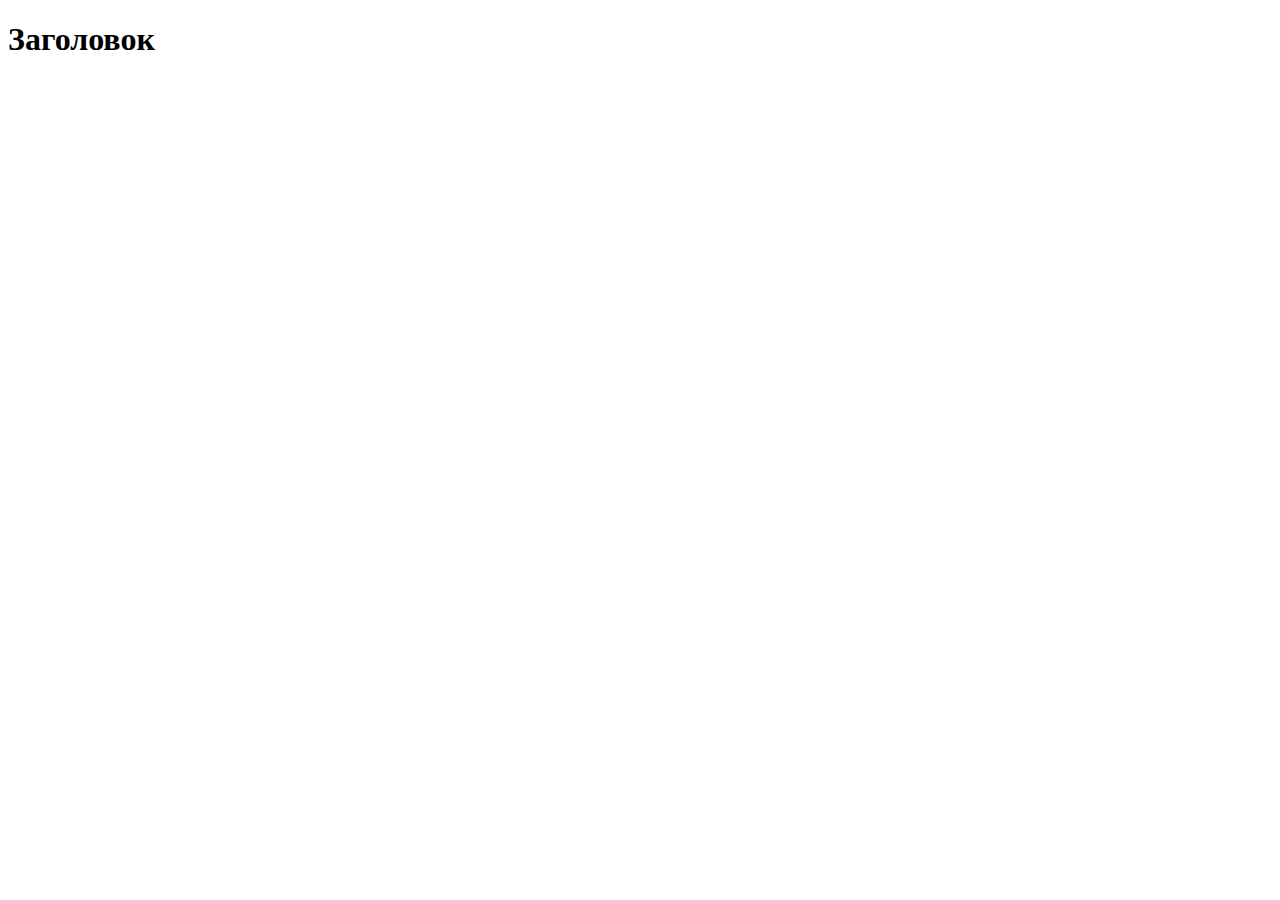
==== index.html @ 966fba59 "Update index.html" ====
<!DOCTYPE html>
<html lang="en">
<head>
    <meta charset="UTF-8">
    <meta name="viewport" content="width=device-width, initial-scale=1.0">
    <title>Document</title>
</head>
<body>
    <section>
        <div><h1>Заголовок</h1></div>
    </section>
    
    
</body>
</html>
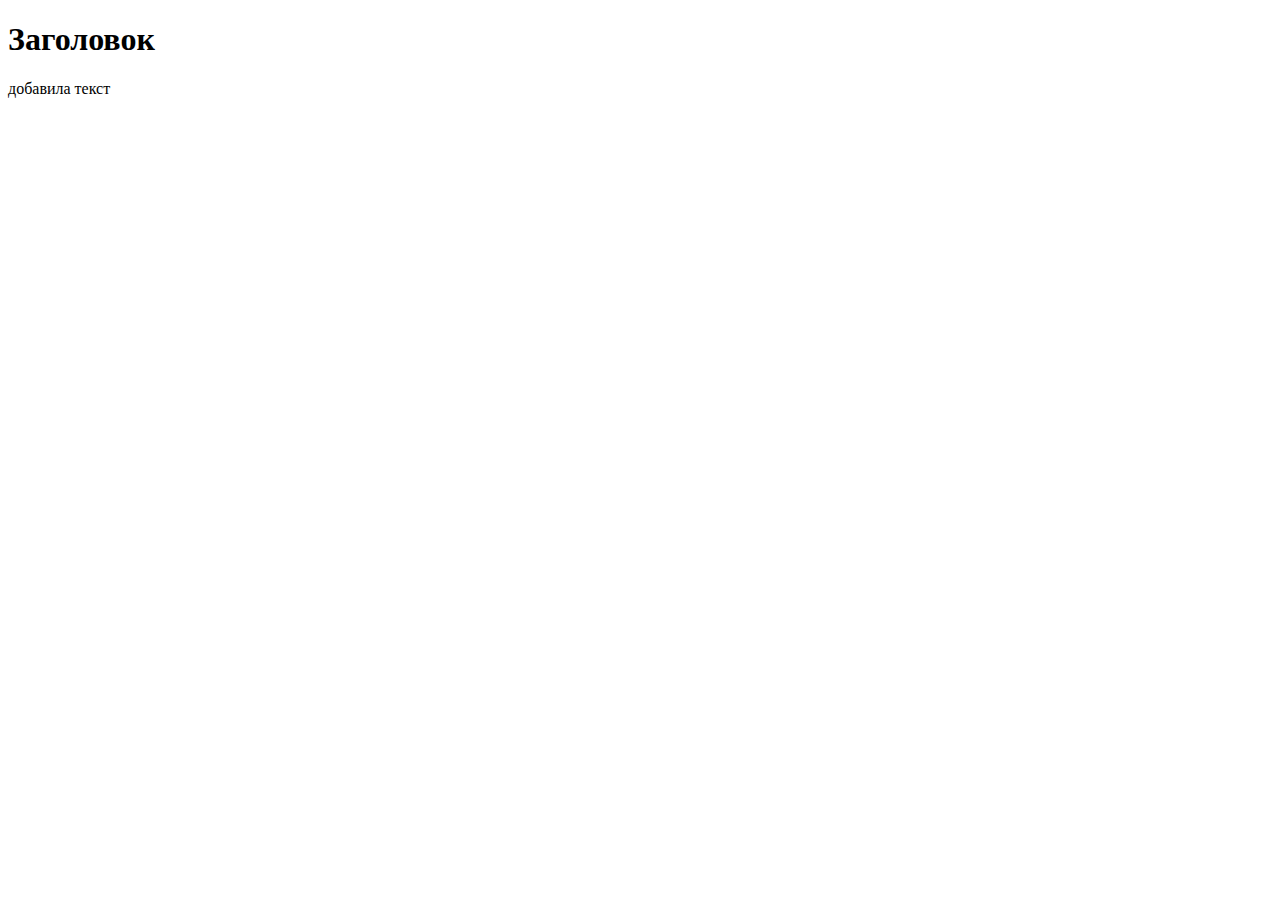
==== commit 9ada74ae: "Update index.html" ====
--- a/index.html
+++ b/index.html
@@ -7,7 +7,9 @@
 </head>
 <body>
     <section>
-        <div><h1>Заголовок</h1></div>
+        <div><h1>Заголовок</h1>
+        </div>
+        <div><p>добавила текст</p></div>
     </section>
     
     
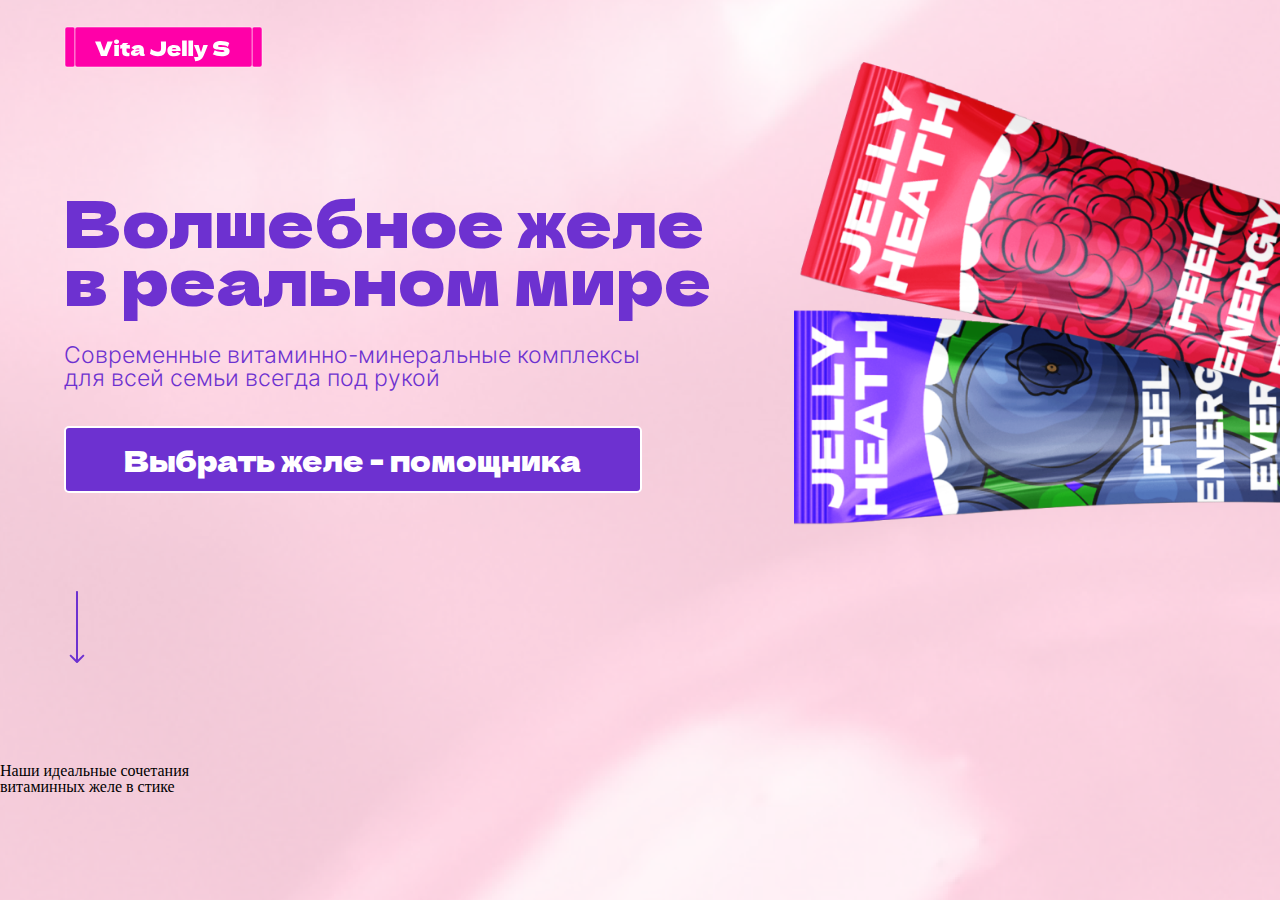
==== commit 5cb22d3c: "progress" ====
--- a/index.html
+++ b/index.html
@@ -4,14 +4,48 @@
     <meta charset="UTF-8">
     <meta name="viewport" content="width=device-width, initial-scale=1.0">
     <title>Document</title>
+    <link rel="icon" href=""> 
+    <link href="./stylesheets/style.css" rel="stylesheet" type="text/css"/>
+    <script src="javascripts/java-script.js" charset="utf-8"></script>
 </head>
 <body>
-    <section>
-        <div><h1>Заголовок</h1>
+    <section class="glavniyecran">
+        <div class="imglogo"><img src="./img/Logologo.svg" alt=""></div>
+
+        <div class="firstblockleft">
+        <div>
+        <h1>Волшебное желе  <br> в реальном мире</h1>
         </div>
-        <div><p>добавила текст</p></div>
+        <div>
+        <p>Современные витаминно-минеральные комплексы <br>
+            для всей семьи всегда под рукой</p>
+        </div>
+        <a href="#section1"><button class="firstbutton">Выбрать желе - помощника</button></a>
+        </div>
+        <div class="firstblockright">
+            <img class="firstblockrightimg" src="./img/fbimg.png" alt="">
+        </div>
+    </section>
+
+    <section class="arrowsection">
+        <div class="arrowsecondblock">
+            <img src="./img/arrow.svg" alt="">
+        </div>
+    </section>
+
+    <section class="secondsection">
+        <h1>Наши идеальные сочетания <br> витаминных желе в стике</h1>
+
+        <div id="section1" class="productcards">
+            <div class=""><img src="" alt=""></div>
+            <div class=""><img src="" alt=""></div>
+            <div class=""><img src="" alt=""></div>
+            <div class=""><img src="" alt=""></div>
+        </div>
     </section>
     
+
     
 </body>
-</html>+</html>
+
--- a/stylesheets/style.css
+++ b/stylesheets/style.css
@@ -0,0 +1,3 @@
+@import "reset.css";/* сбрoc настроек браузера */
+@import "content.css"; /* контент / содержимое  */
+@import "adaptive.css";/* адаптивность */
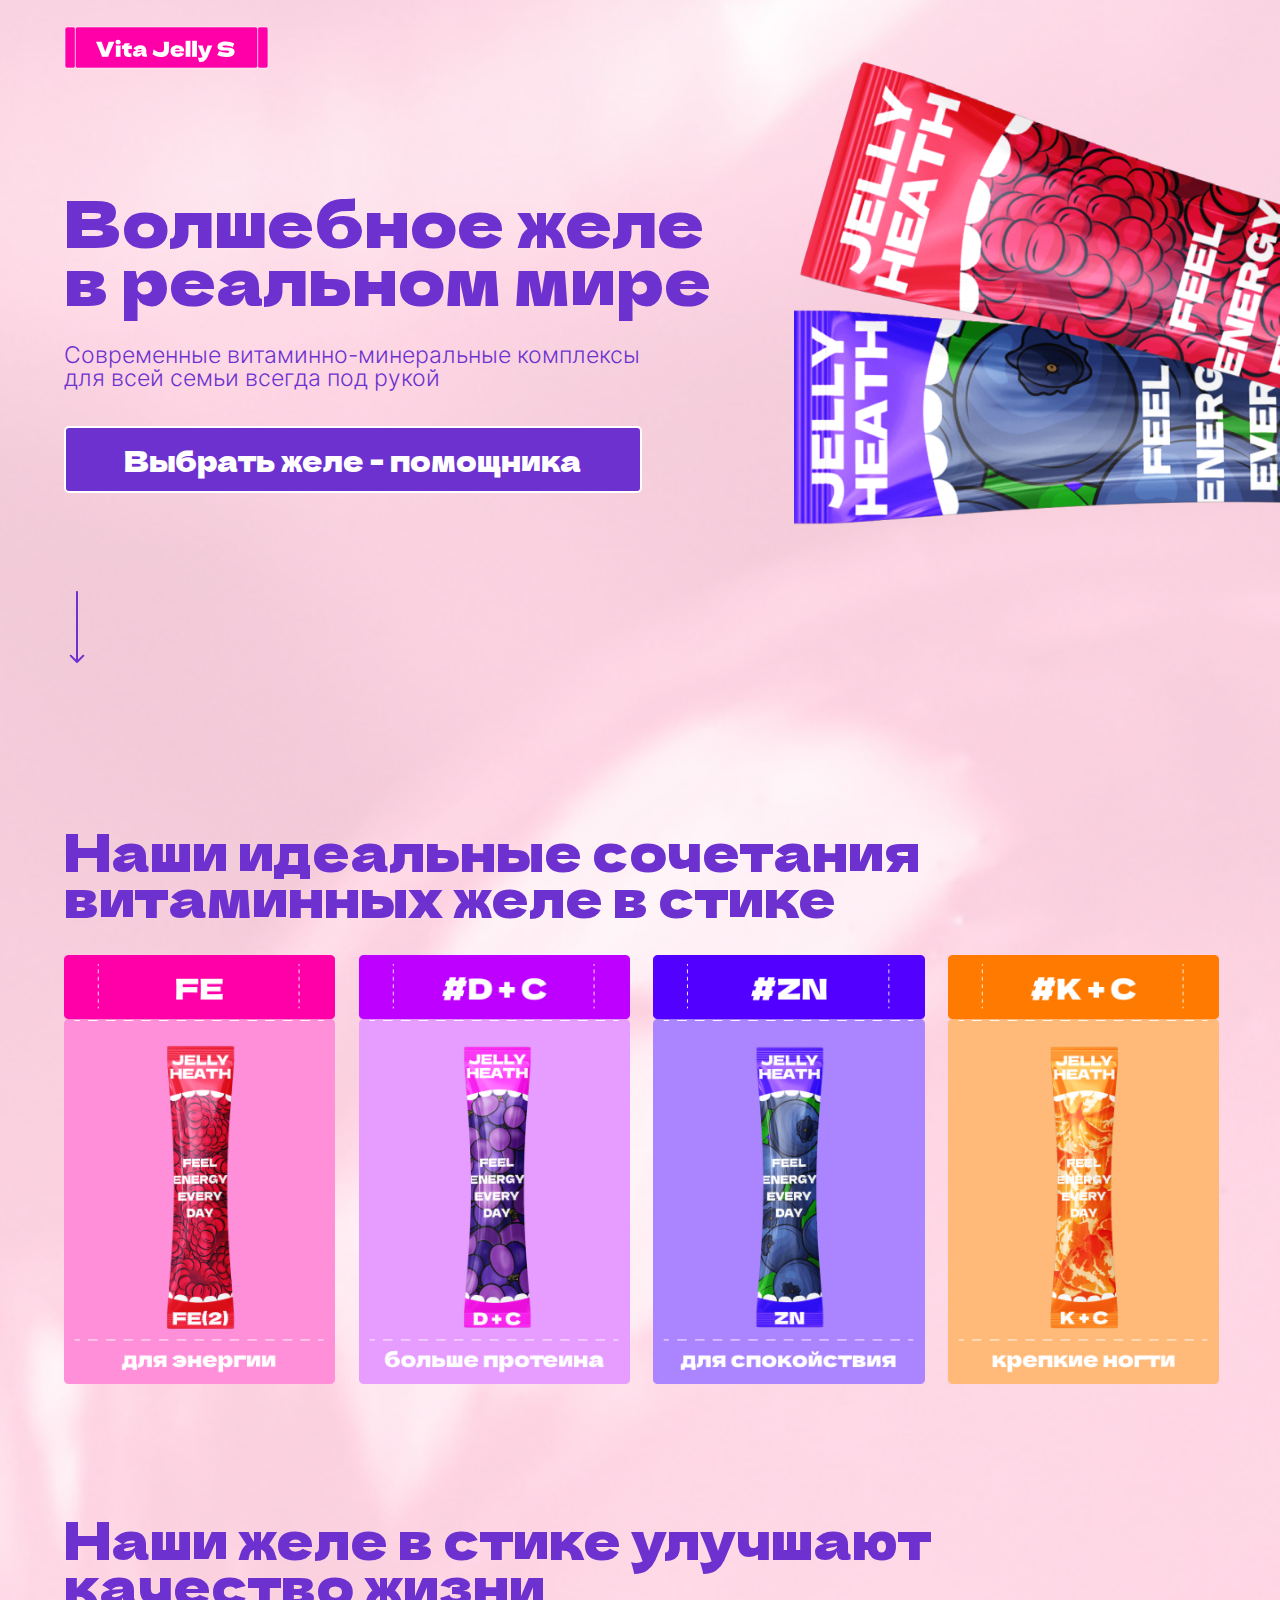
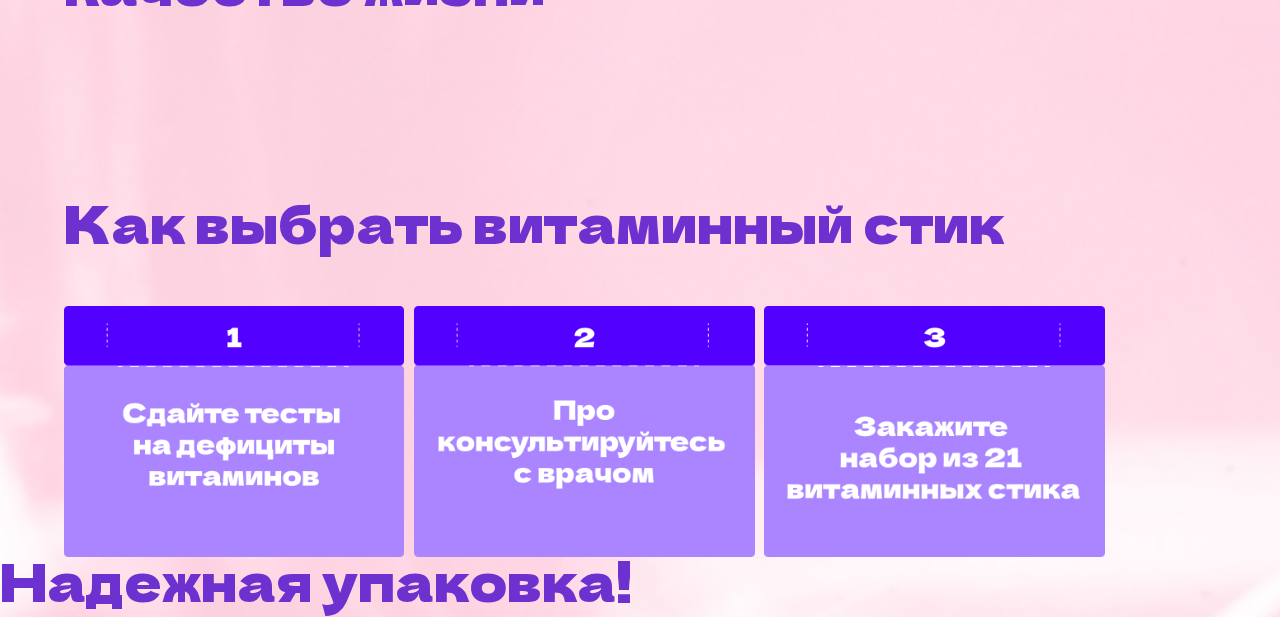
==== commit 833d9e56: "Wensday update" ====
--- a/index.html
+++ b/index.html
@@ -33,17 +33,36 @@
         </div>
     </section>
 
-    <section class="secondsection">
+    <section id="section1" class="secondsection">
         <h1>Наши идеальные сочетания <br> витаминных желе в стике</h1>
 
-        <div id="section1" class="productcards">
-            <div class=""><img src="" alt=""></div>
-            <div class=""><img src="" alt=""></div>
-            <div class=""><img src="" alt=""></div>
-            <div class=""><img src="" alt=""></div>
+        <div class="productcards">
+            <div class=""><img src="./img/productcard1.png" alt=""></div>
+            <div class=""><img src="./img/productcardgrape2.png" alt=""></div>
+            <div class=""><img src="./img/productcardblue3.png" alt=""></div>
+            <div class=""><img src="./img/productcardorange4.png" alt=""></div>
         </div>
     </section>
     
+    <section class="thirdsection">
+        <h1>Наши желе в стике улучшают <br> качество жизни</h1>
+            <img src="./img/cool.svg" alt="">
+    </section>
+
+    <section class="forthsection">
+        <h1>Как выбрать витаминный стик</h1>
+        <div class="forthimg">
+            <img src="./img/stick1.png" alt="">
+            <img src="./img/stick2.png" alt="">
+            <img src="./img/stick3.png" alt="">
+        </div>
+    </section>
+
+    <section class="sixsection">
+        <h1>Надежная упаковка!</h1>
+        
+
+    </section>
 
     
 </body>
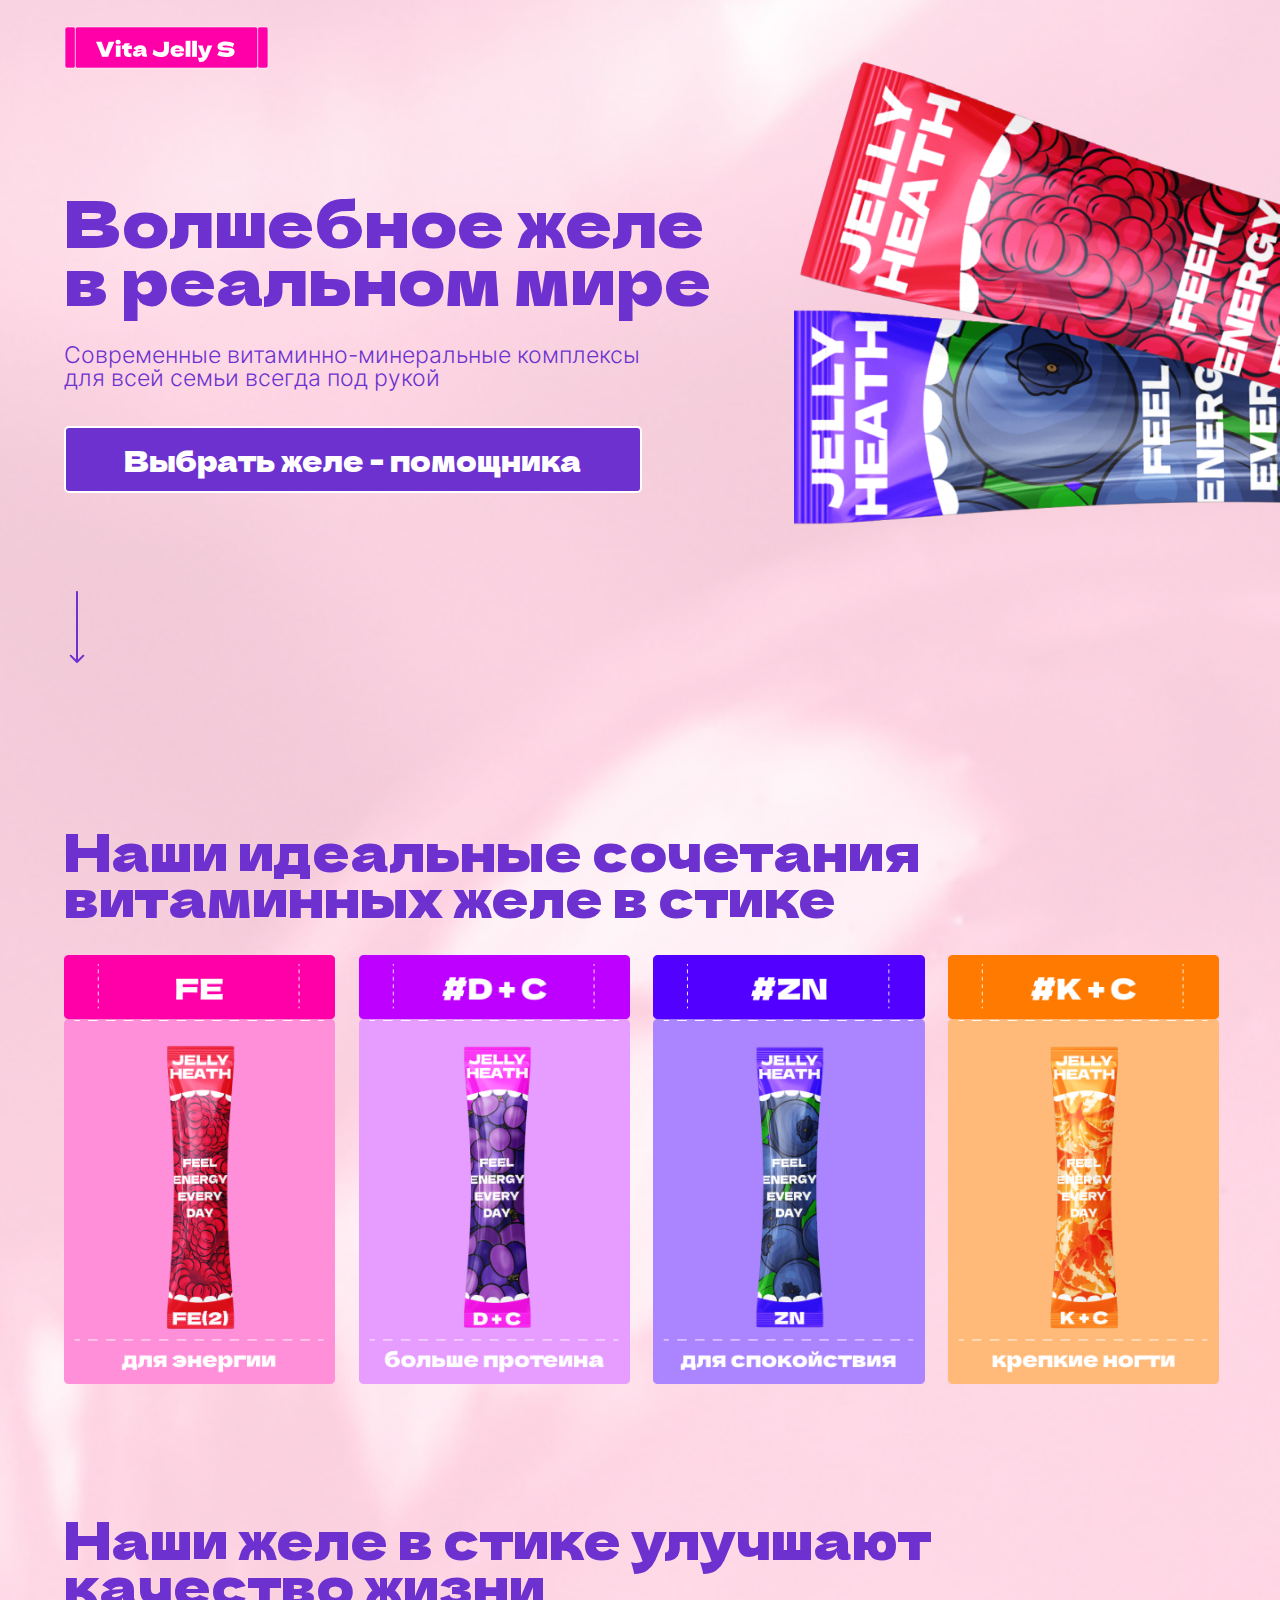
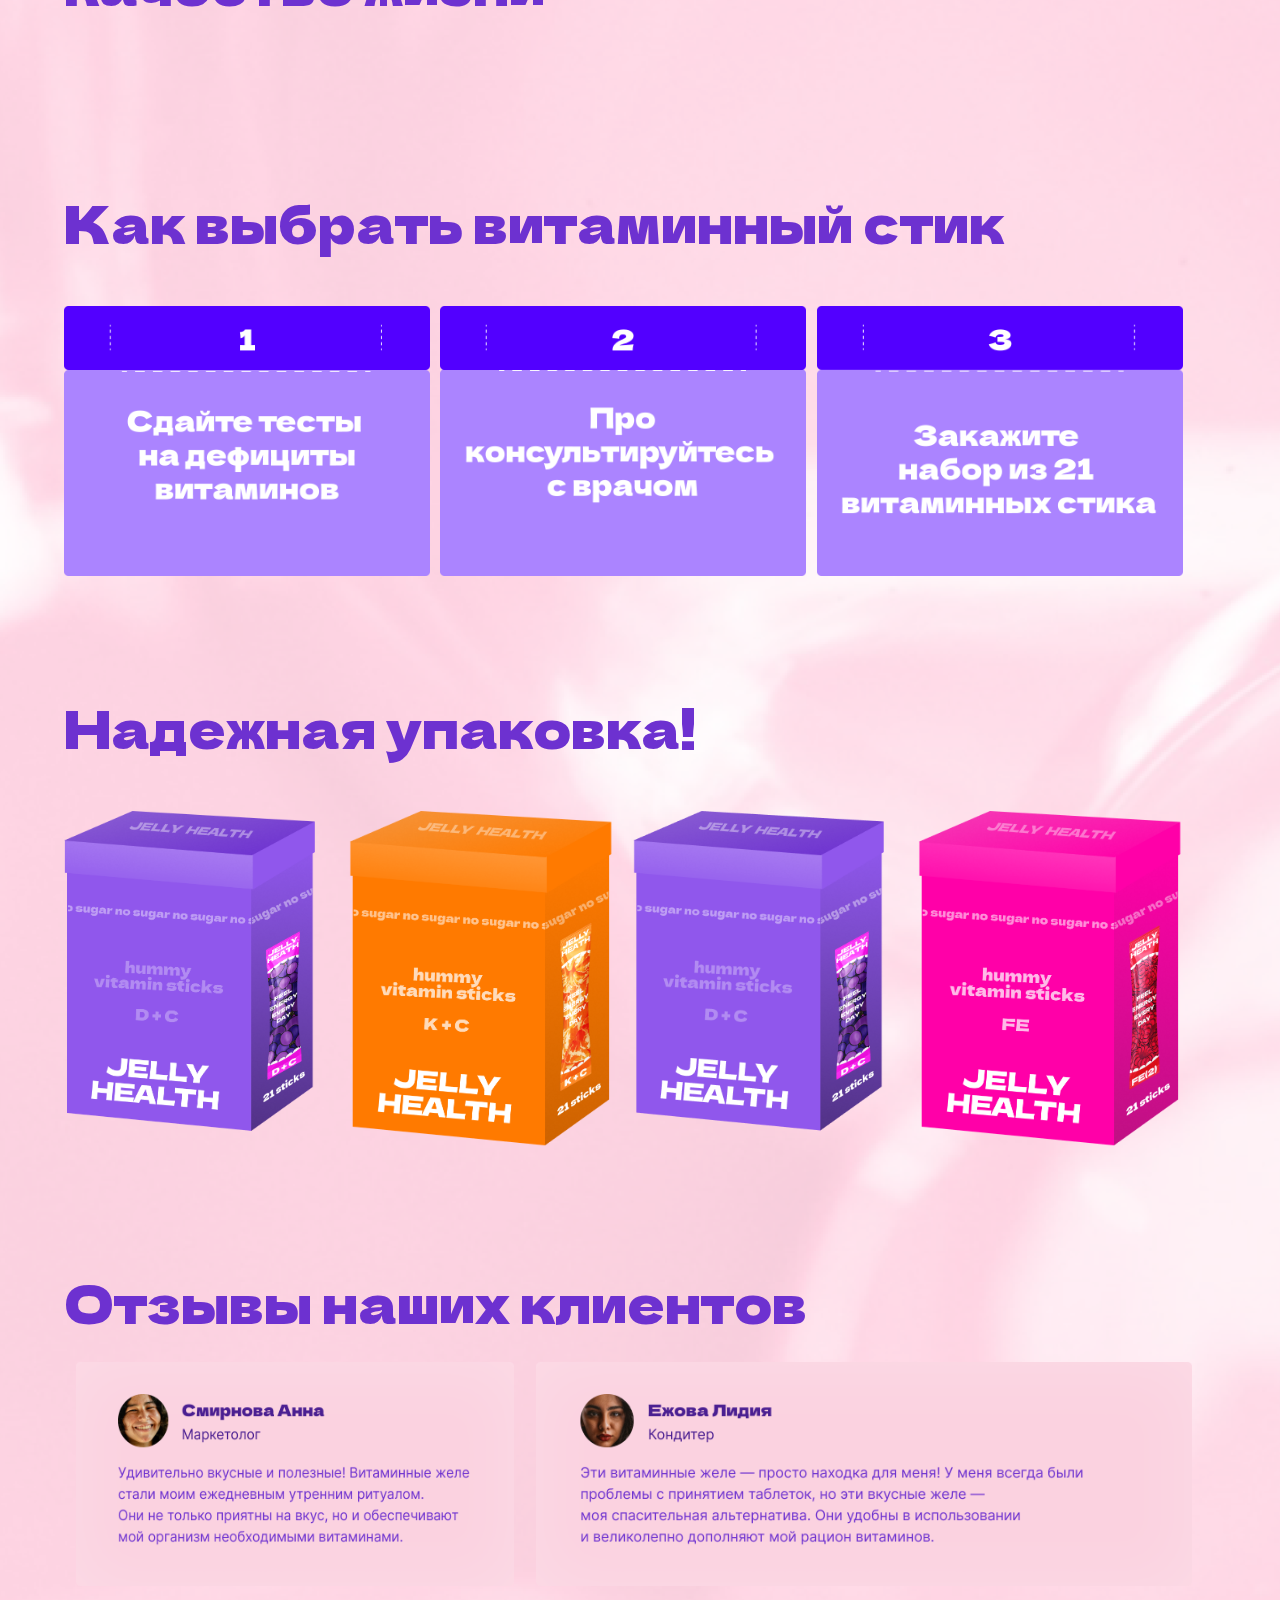
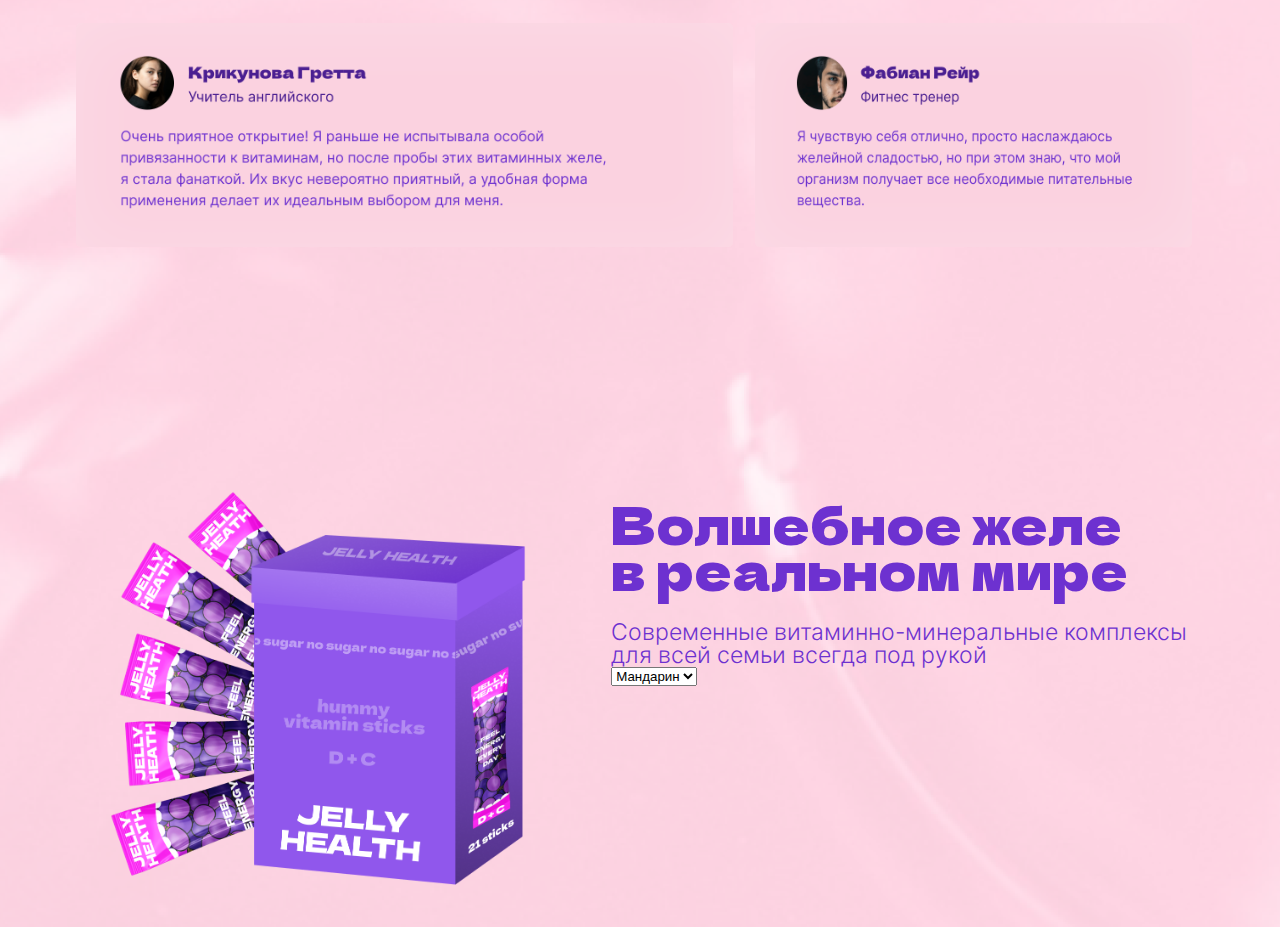
==== commit 2675cc2c: "Finally today" ====
--- a/index.html
+++ b/index.html
@@ -58,9 +58,45 @@
         </div>
     </section>
 
+    <section class="fivesection">
+        <h1>Надежная упаковка!</h1>
+        <div class="fiveimg">
+        <img src="./img/Darkblue.png" alt="">
+        <img src="./img/orange.png" alt="">
+        <img src="./img/perple.png" alt="">
+        <img src="./img/pink.png" alt="">
+        </div>
+    </section>
+
     <section class="sixsection">
-        <h1>Надежная упаковка!</h1>
-        
+        <h1>Отзывы наших клиентов</h1>
+        <div class="otzivi">
+            <img class="sivay3 " src="./img/отзыв1.png" alt="">
+            <img class="sivay7" src="./img/отзыв2.png" alt="">
+        </div>
+        <div class="otzivi">
+            <img class="sivay7" src="./img/отзыв3.png" alt="">
+            <img class="sivay3"  src="./img/отзыв4.png" alt="">
+        </div>
+    </section>
+
+    <section class="offer">
+        <div class="offerleft">
+            <img src="./img/boxoffer.png" alt="">
+        </div>
+
+        <div class="offerright">
+            <h1>Волшебное желе <br> в реальном мире</h1>
+            <p>Современные витаминно-минеральные комплексы <br>
+                для всей семьи всегда под рукой</p>
+
+            <select name="" id="">
+                <option value="">Мандарин</option>
+                <option value="">Мандарин</option>
+                <option value="">Мандарин</option>
+                <option value="">Мандарин</option>
+            </select>
+        </div>
 
     </section>
 
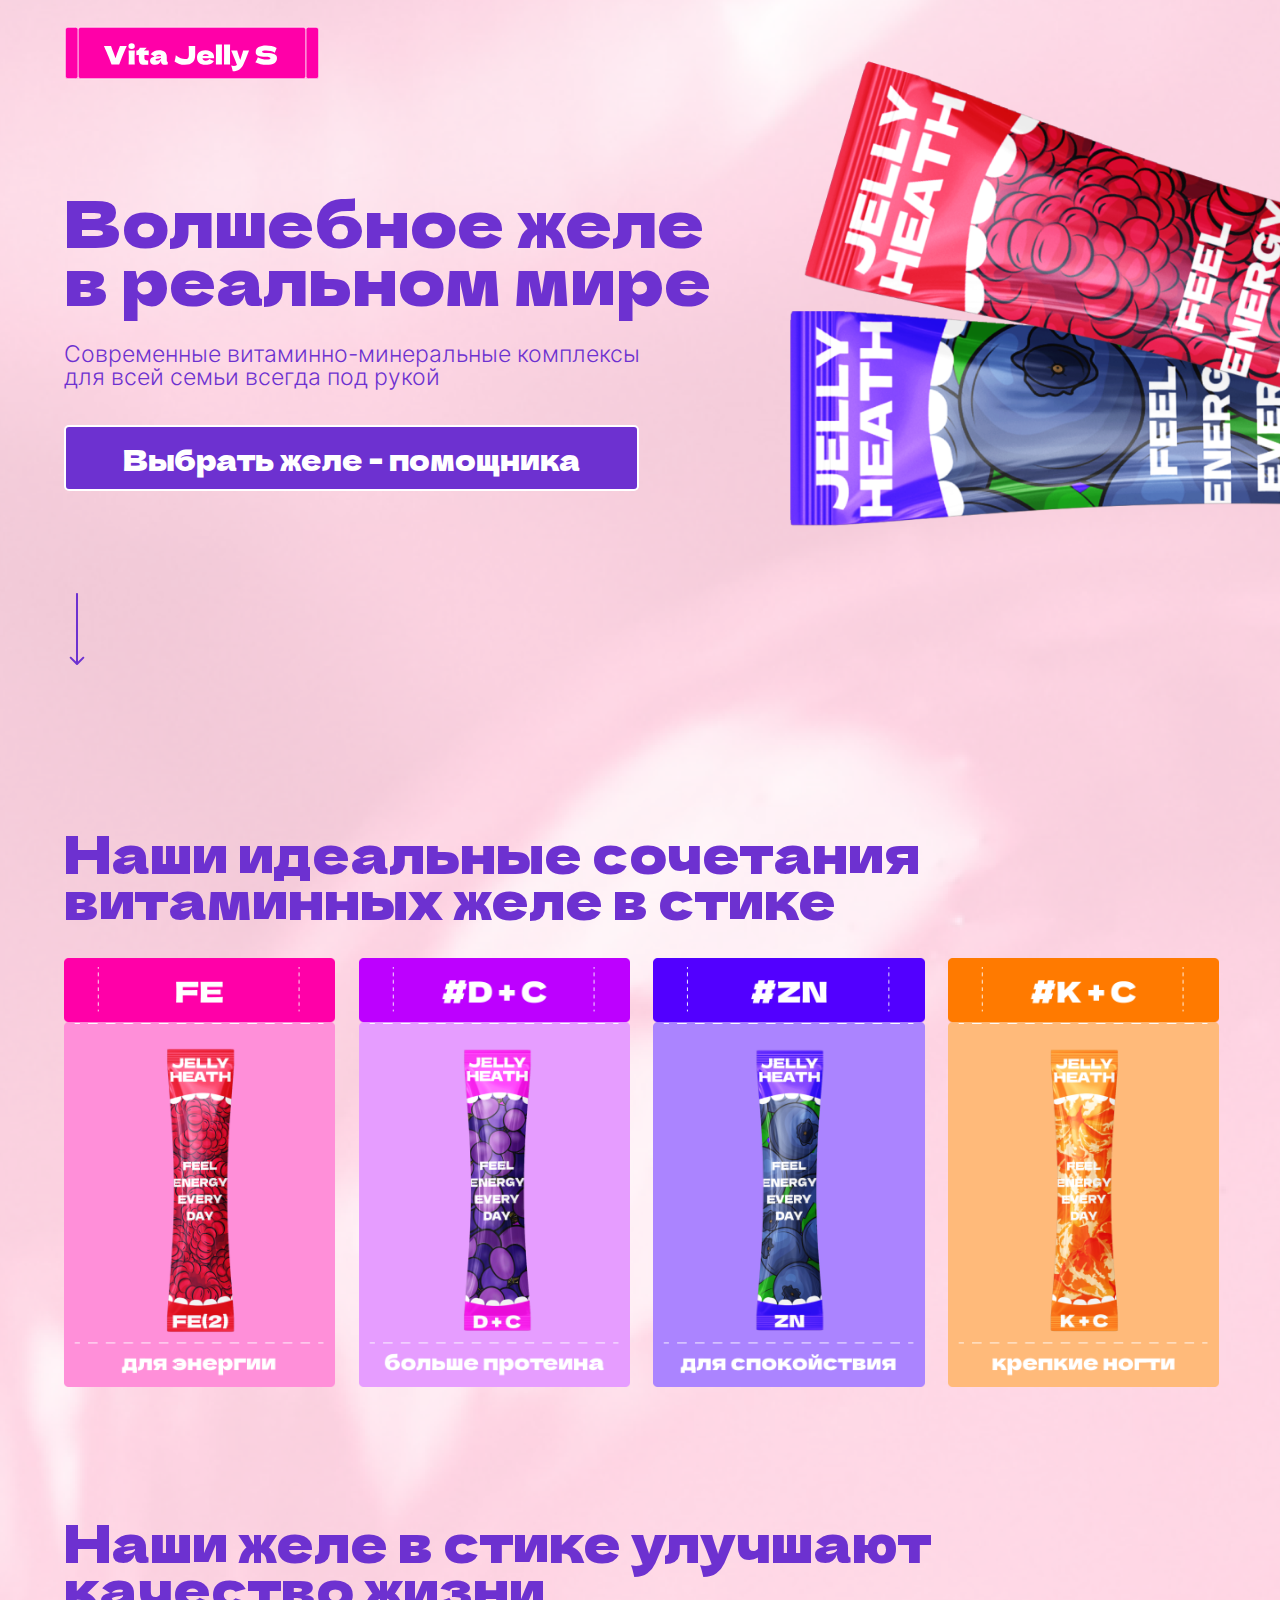
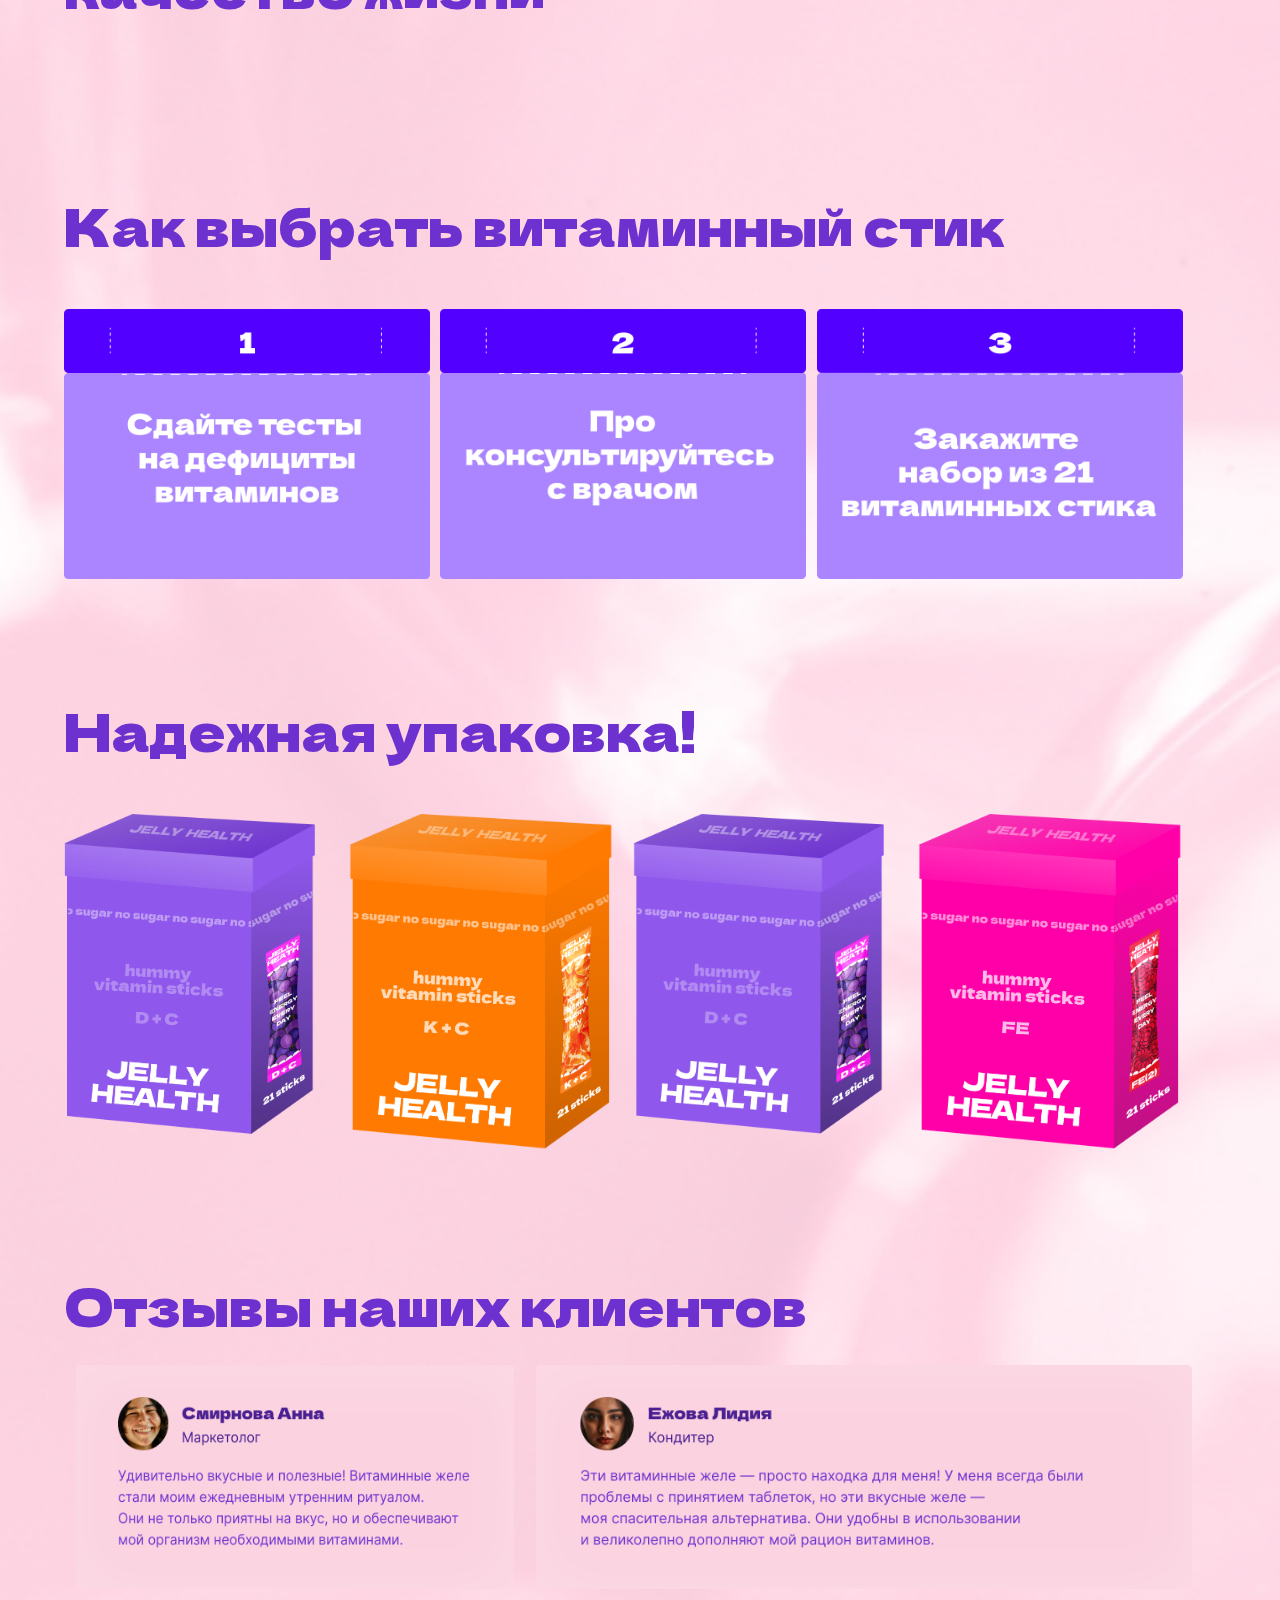
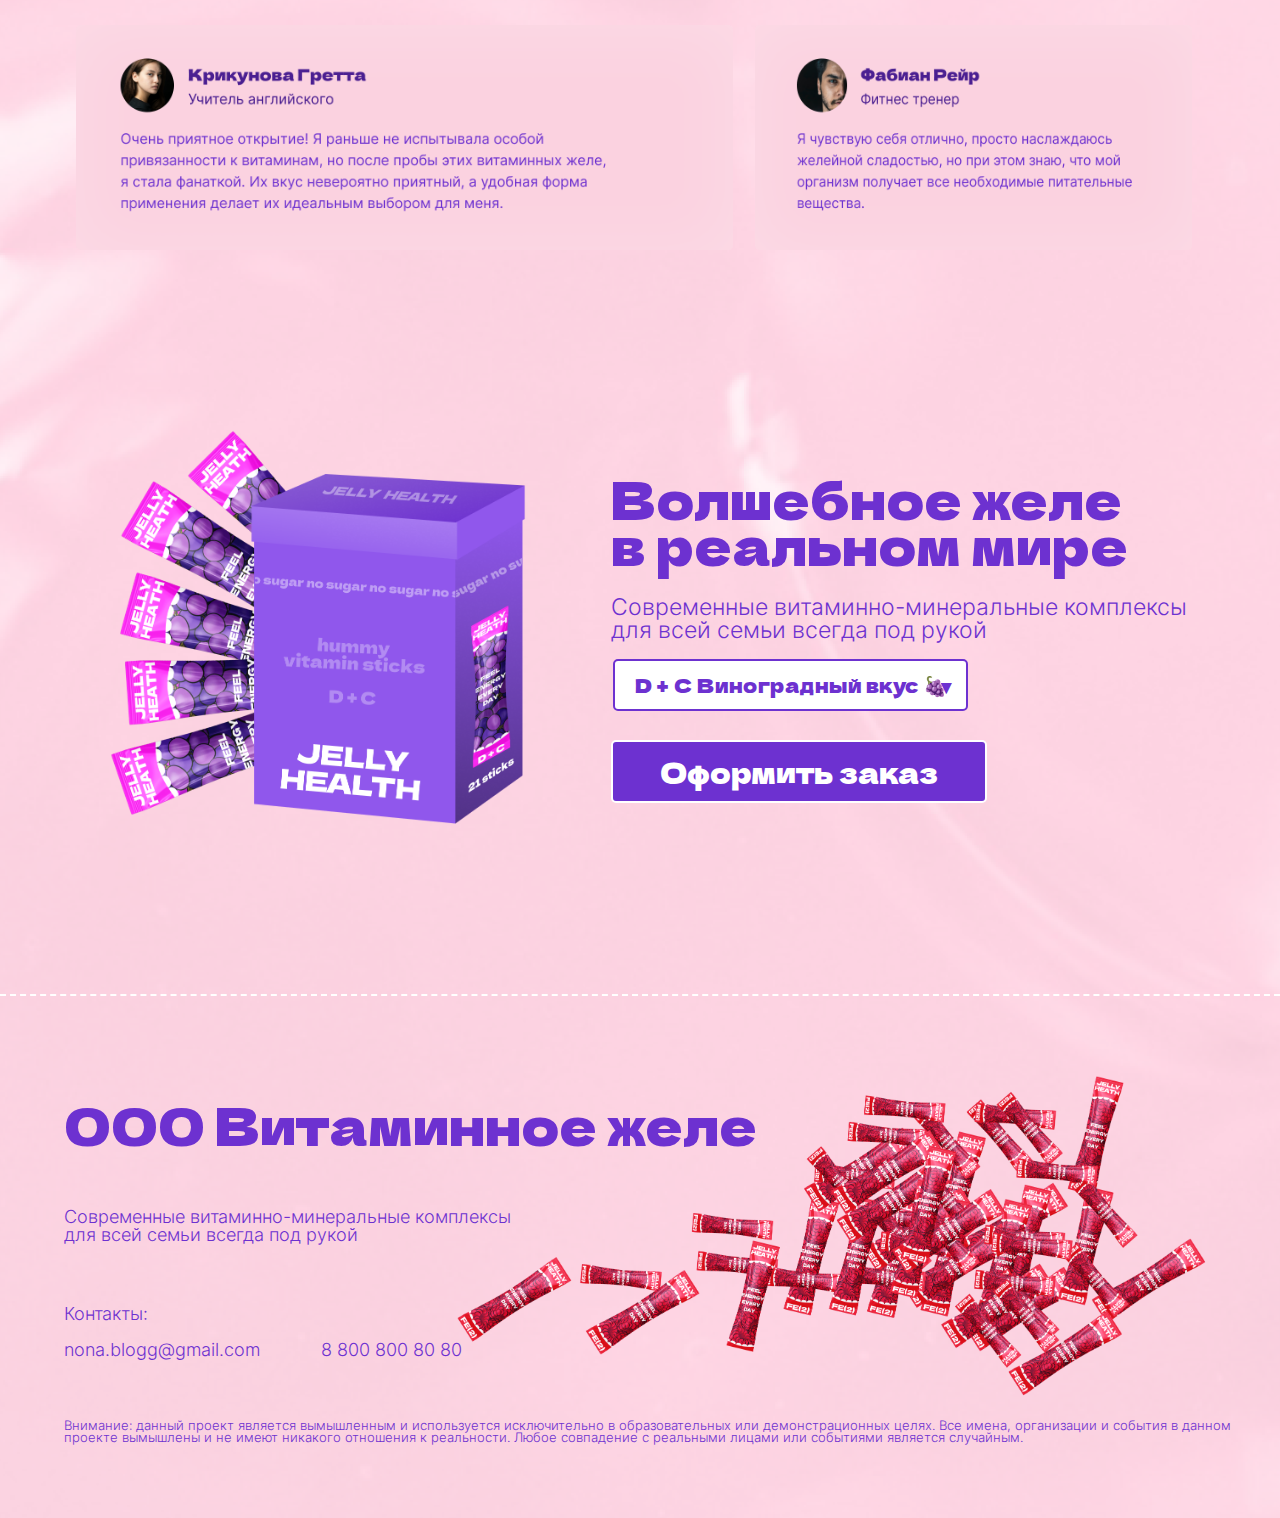
==== commit 8a11500f: "Sammary at this day" ====
--- a/index.html
+++ b/index.html
@@ -7,6 +7,7 @@
     <link rel="icon" href=""> 
     <link href="./stylesheets/style.css" rel="stylesheet" type="text/css"/>
     <script src="javascripts/java-script.js" charset="utf-8"></script>
+
 </head>
 <body>
     <section class="glavniyecran">
@@ -90,15 +91,62 @@
             <p>Современные витаминно-минеральные комплексы <br>
                 для всей семьи всегда под рукой</p>
 
-            <select name="" id="">
-                <option value="">Мандарин</option>
-                <option value="">Мандарин</option>
-                <option value="">Мандарин</option>
-                <option value="">Мандарин</option>
+        <div class="select-container">
+            <select name="" id="flavorSelect">
+                <option value="1" class="option1">D + C Виноградный вкус  🍇</option>
+                <option value="2" class="option2">FE Малиновый вкус 🌺</option>
+                <option value="3" class="option3">ZN Голубичный вкус  🫐</option>
+                <option value="4" class="option4">K + C Мандариновый вкус  🍊</option>
             </select>
         </div>
+        <br>
+            <button class="firstbutton" id="popup">Оформить заказ</button>
+        </div>
+        <div id="order-modal" class="modal">
+            <div class="modal-content">
+                <span class="close" id="close-modal">&times;</span>
+                <h2>Оформление заказа</h2>
+                <form id="order-form">
+                    <label for="name">Имя:</label>
+                    <input type="text" id="name" name="name" required>
+    
+                    <label for="email">Email:</label>
+                    <input type="email" id="email" name="email" required>
+    
+                    <label for="phone">Телефон:</label>
+                    <input type="tel" id="phone" name="phone" required>
+    
+                    <label for="message">Сообщение:</label>
+                    <textarea id="message" name="message" rows="4" required></textarea>
+    
+                    <button type="submit">Отправить</button>
+                </form>
+            </div>
+        </div>
+    </section>
 
-    </section>
+    <div class="dashed-line"></div>
+
+    <footer>
+        <h1>000 Витаминное желе </h1>
+        <p class="footerp" >Современные витаминно-минеральные комплексы <br>
+        для всей семьи всегда под рукой</p>
+
+        <div>
+            <p  class="footerp">Контакты:</p>
+            <div class="contact">
+                <p class="footerp">nona.blogg@gmail.com</p>
+                <p class="footerp">8 800 800 80 80</p>
+            </div>
+        </div>
+
+        <p class="warning">Внимание: данный проект является вымышленным и используется исключительно в образовательных или демонстрационных целях. Все имена, организации и события в данном проекте вымышлены и не имеют никакого отношения к реальности. Любое совпадение с реальными лицами или событиями является случайным.</p>
+
+        <div class="back">
+            <img src="./img/imgreference.png" alt="">
+        </div>
+    </footer>
+        
 
     
 </body>
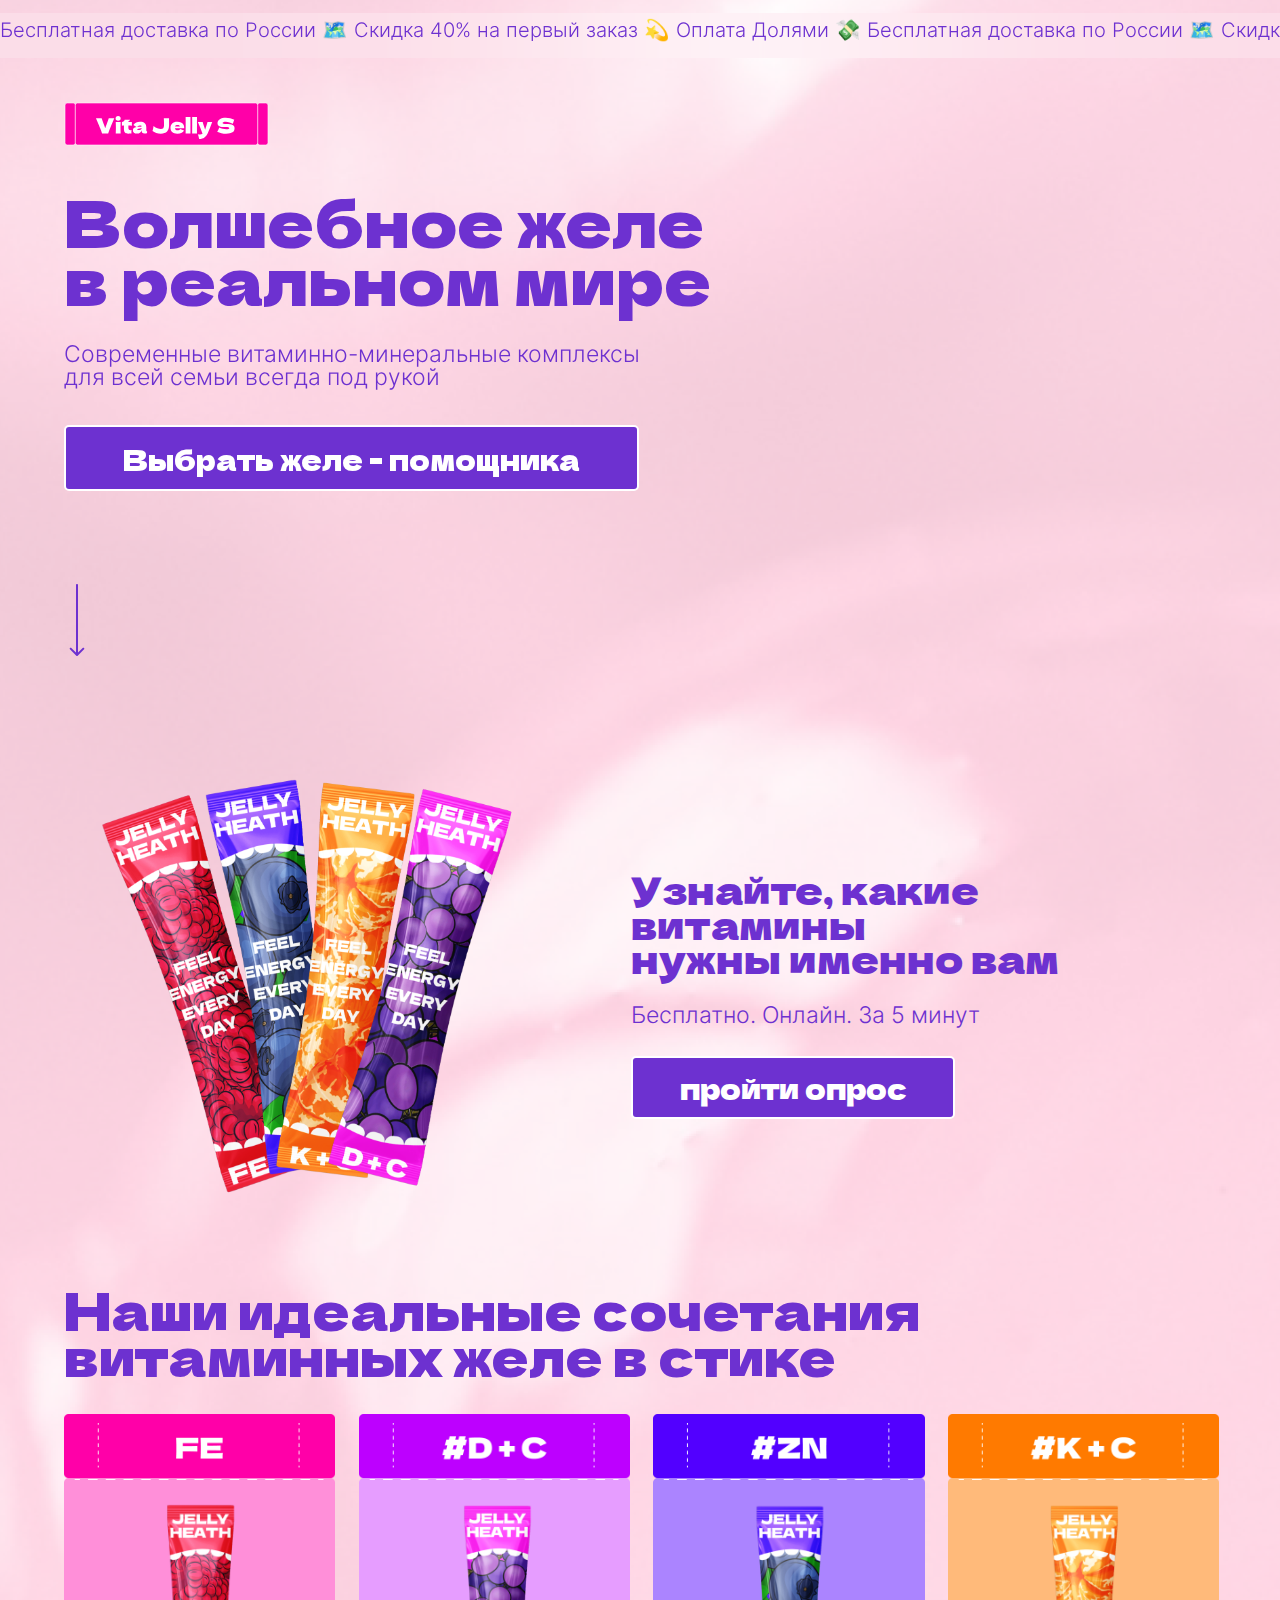
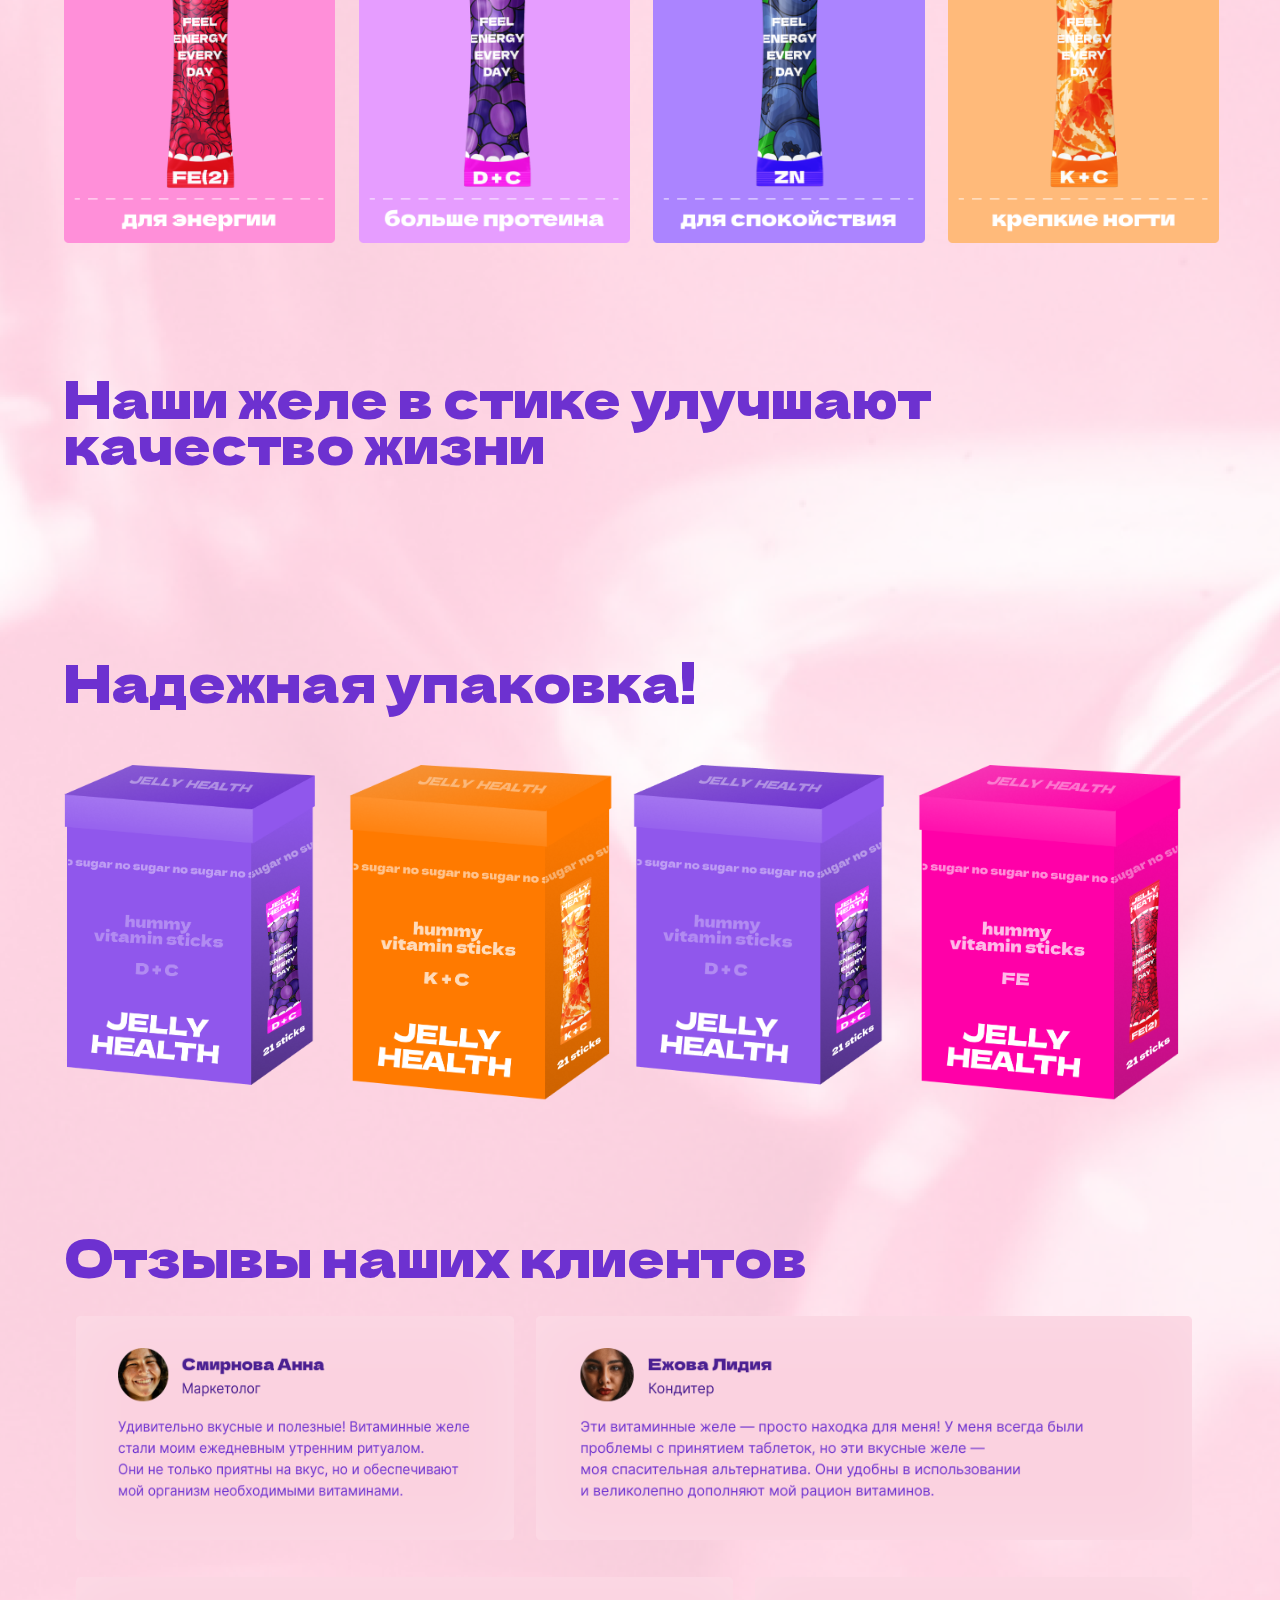
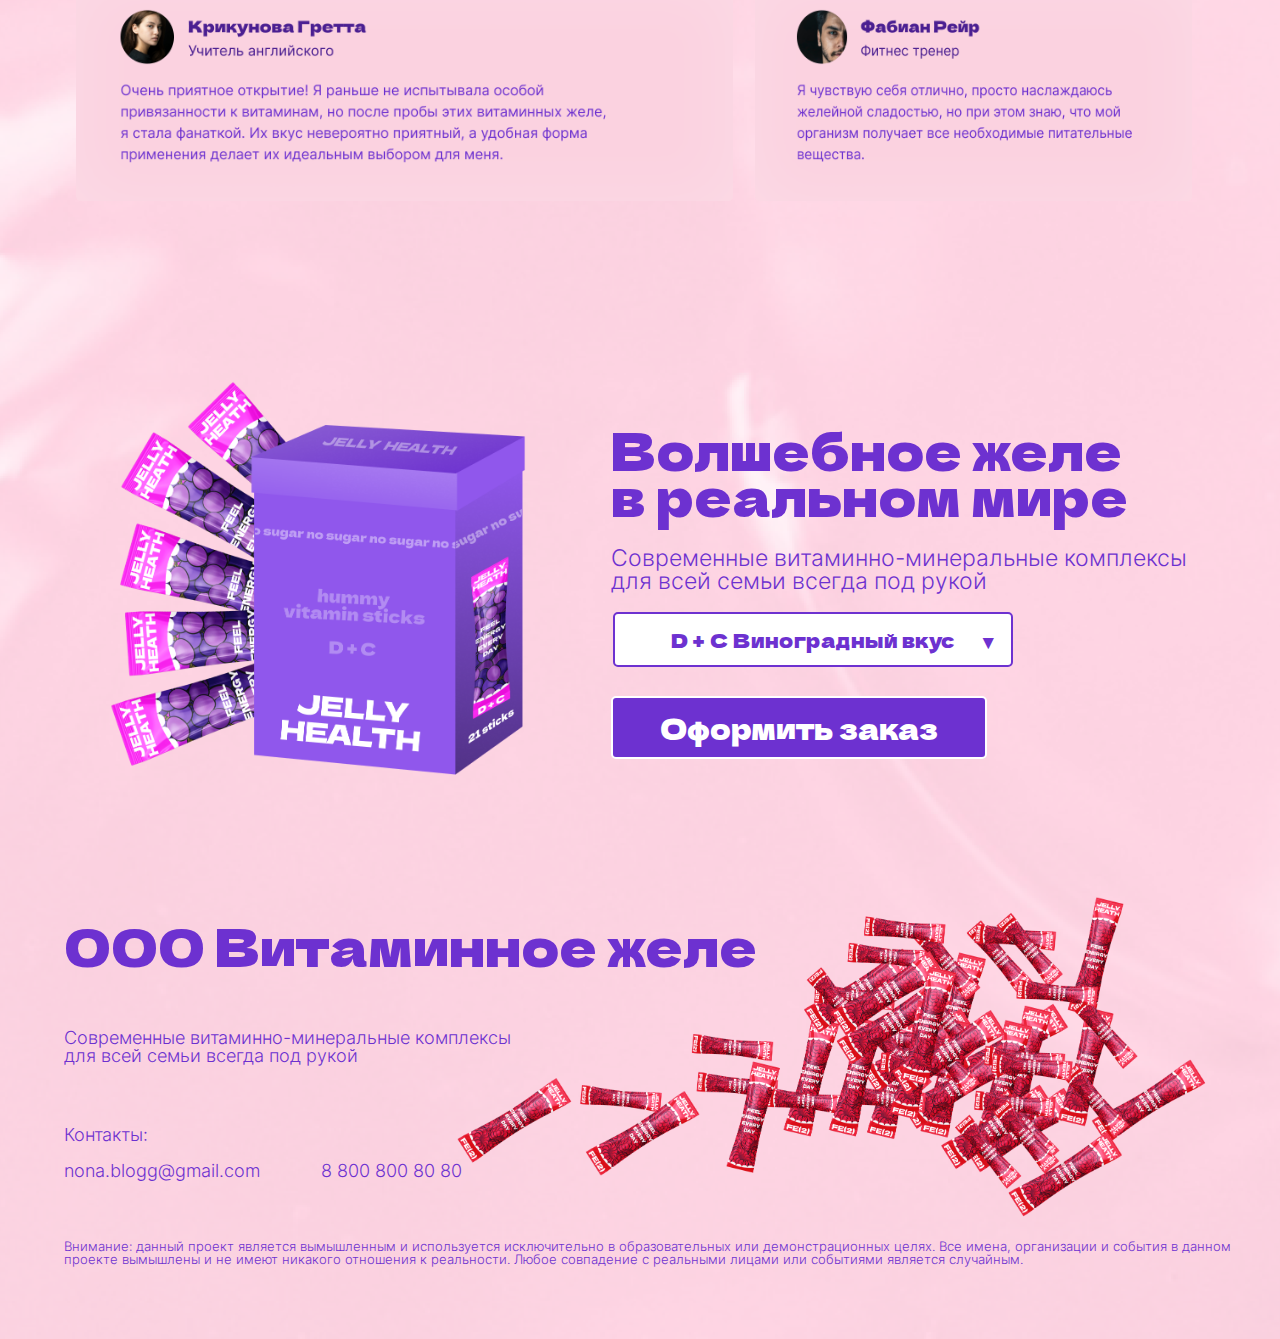
==== commit 5c21ef0c: "update6" ====
--- a/index.html
+++ b/index.html
@@ -6,22 +6,26 @@
     <title>Document</title>
     <link rel="icon" href=""> 
     <link href="./stylesheets/style.css" rel="stylesheet" type="text/css"/>
-    <script src="javascripts/java-script.js" charset="utf-8"></script>
-
+    <script src="./javascripts/java-script.js" charset="utf-8"></script>
 </head>
-<body>
+<body>  
+    <section class="zeropromo">
+        <div class="promo-text">
+        Бесплатная доставка по России  🗺️  Скидка 40% на первый заказ  💫  Оплата Долями  💸
+        Бесплатная доставка по России  🗺️  Скидка 40% на первый заказ  💫  Оплата Долями  💸
+        Бесплатная доставка по России  🗺️  Скидка 40% на первый заказ  💫  Оплата Долями  💸
+        </div>
+    </section>
     <section class="glavniyecran">
         <div class="imglogo"><img src="./img/Logologo.svg" alt=""></div>
-
         <div class="firstblockleft">
-        <div>
-        <h1>Волшебное желе  <br> в реальном мире</h1>
-        </div>
-        <div>
-        <p>Современные витаминно-минеральные комплексы <br>
-            для всей семьи всегда под рукой</p>
-        </div>
-        <a href="#section1"><button class="firstbutton">Выбрать желе - помощника</button></a>
+            <div>
+                <h1>Волшебное желе  <br> в реальном мире</h1>
+            </div>
+            <div>
+                <p>Современные витаминно-минеральные комплексы <br> для всей семьи всегда под рукой</p>
+            </div>
+            <a href="#section1"><button class="firstbutton">Выбрать желе - помощника</button></a>
         </div>
         <div class="firstblockright">
             <img class="firstblockrightimg" src="./img/fbimg.png" alt="">
@@ -34,9 +38,106 @@
         </div>
     </section>
 
-    <section id="section1" class="secondsection">
+    <section id="section1" class="testvitamin">
+        <div>
+            <img src="./img/testimg.png" alt="">
+        </div>
+        <div class="rightposition intro">
+            <h2> Узнайте, какие витамины <br> нужны именно вам </h2> 
+            <p> Бесплатно. Онлайн. За 5 минут </p>
+            <button id="startSurvey" class="firstbutton"> пройти опрос </button>
+        </div>
+
+        <div id="pop" class="modal">
+            <div class="modal-content-block">
+                <span class="close" id="closePopup">&times;</span>
+                <div class="popupwithtest">
+                    <div class="etapperviy active">
+                        <h2>Немного о том, <br> как работает наша система</h2>
+                        <div class="opisanie">
+                            <div class="bread"> <p>вы здесь</p></div>
+                            <p class="bold">  Опрос от врачей</p>
+                            <p>Оценим текущее состояние и потребности вашего организма</p>
+                            <p class="green">не более 5 минут</p>
+                        </div>
+                        <div class="opisanie">
+                            <p class="bold">Бесплатное назначение</p>
+                            <p>Подберём уникальный набор из 2-5 витаминов, которые нужны вам сейчас</p>
+                            <p class="green">меньше 1 минуты</p>
+                        </div>
+                        <div class="opisanie">
+                            <p class="bold">Набор витаминов</p>
+                            <p>Упакуем готовые комплекты на каждый день и доставим бесплатно</p>
+                            <p class="green">от 2 дней</p>
+                        </div>
+                        <button class="nextStep firstbutton"> начать </button>
+                        <p class="confedent">Ваши данные защищены. <a href="./politicaconfedentialnosti.html"> Подробнее </a></p>
+                    </div>
+
+                    <div class="etapwtoroy">
+                        <h2>Как вас зовут?</h2>
+                        <div class="alertoviy">
+                        <p class="showPopup alertonhover">Почему мы спрашиваем ? 🔔 </p>
+                        <div class="etapwtoroypopup"><p>Мы укажем ваше имя в наборе витаминов — так вы узнаете, что он подобран персонально для вас.</p></div>
+                        </div>
+                        <input type="text">
+                        <button class="nextStep firstbutton">далее</button>
+                    </div>
+
+                    <div class="etaptretiy">
+                        <h1>Какой у вас пол</h1>
+                        <p>Мужской</p><input class="otstup" type="radio" name="gender" value="male"> 
+                        <p>Женский</p><input  class="otstup"  type="radio" name="gender" value="female"> 
+                        <button class="nextStep firstbutton">далее</button>
+                    </div>
+
+                    <div class="etapchetvertiy">
+                        <h2>Сколько вам лет?</h2>
+                        <div class="alertoviy">
+                        <p class="showPopup">Почему мы спрашиваем ? 🔔 </p>
+                        <div class="etapwtoroypopup2">
+                            <p>Мы назначаем разные дозировки витаминов, в зависимости от возраста. 
+                            Если вы младше 18 лет, перед приёмом витаминов необходимо проконсультироваться с врачом.</p>
+                        </div>
+                    </div>
+                        <input type="number">
+                        <button class="nextStep firstbutton">далее</button>
+                    </div>
+
+                    <div class="etappyatt">
+                        <h2>В каком городе вы живёте?</h2>
+                        <p>Бесплатная доставка по всей России, Армении, Республике Беларусь и Казахстану</p>
+                        <select>
+                            <option value="Россия">Россия</option>
+                            <option value="Армения">Армения</option>
+                            <option value="Республика Беларусь">Республика Беларусь</option>
+                            <option value="Казахстан">Казахстан</option>
+                        </select>
+                        <button class="nextStep firstbutton">далее</button>
+                    </div>
+                    
+
+                    <div class="etapshestoy">
+                        <h2>Выберите важнейшие цели:</h2>
+                        <p>Они станут основными для вашего курса витаминов. Второстепенные задачи тоже учтём при подборе.</p>
+                        <label><input type="checkbox"> Поддержка иммунитета</label><br>
+                        <label><input type="checkbox"> Качество сна</label><br>
+                        <label><input type="checkbox"> Здоровье волос</label><br>
+                        <label><input type="checkbox"> Здоровье кожи</label><br>
+                        <label><input type="checkbox"> Здоровье ногтей</label><br>
+                        <label><input type="checkbox"> Похудение</label><br>
+                        <label><input type="checkbox"> Работа со стрессом</label><br>
+                        <label><input type="checkbox"> Память и фокус</label><br>
+                        <label><input type="checkbox"> Уровень энергии</label><br>
+                        <button class="nextStep firstbutton">далее</button>
+                    </div>
+                </div>
+            </div>
+        </div>
+    </section>
+
+    <section class="secondsection">
         <h1>Наши идеальные сочетания <br> витаминных желе в стике</h1>
-
         <div class="productcards">
             <div class=""><img src="./img/productcard1.png" alt=""></div>
             <div class=""><img src="./img/productcardgrape2.png" alt=""></div>
@@ -47,25 +148,16 @@
     
     <section class="thirdsection">
         <h1>Наши желе в стике улучшают <br> качество жизни</h1>
-            <img src="./img/cool.svg" alt="">
-    </section>
-
-    <section class="forthsection">
-        <h1>Как выбрать витаминный стик</h1>
-        <div class="forthimg">
-            <img src="./img/stick1.png" alt="">
-            <img src="./img/stick2.png" alt="">
-            <img src="./img/stick3.png" alt="">
-        </div>
+        <img src="./img/cool.svg" alt="">
     </section>
 
     <section class="fivesection">
         <h1>Надежная упаковка!</h1>
         <div class="fiveimg">
-        <img src="./img/Darkblue.png" alt="">
-        <img src="./img/orange.png" alt="">
-        <img src="./img/perple.png" alt="">
-        <img src="./img/pink.png" alt="">
+            <img src="./img/Darkblue.png" alt="">
+            <img src="./img/orange.png" alt="">
+            <img src="./img/perple.png" alt="">
+            <img src="./img/pink.png" alt="">
         </div>
     </section>
 
@@ -85,53 +177,26 @@
         <div class="offerleft">
             <img src="./img/boxoffer.png" alt="">
         </div>
-
         <div class="offerright">
             <h1>Волшебное желе <br> в реальном мире</h1>
-            <p>Современные витаминно-минеральные комплексы <br>
-                для всей семьи всегда под рукой</p>
-
-        <div class="select-container">
-            <select name="" id="flavorSelect">
-                <option value="1" class="option1">D + C Виноградный вкус  🍇</option>
-                <option value="2" class="option2">FE Малиновый вкус 🌺</option>
-                <option value="3" class="option3">ZN Голубичный вкус  🫐</option>
-                <option value="4" class="option4">K + C Мандариновый вкус  🍊</option>
-            </select>
-        </div>
-        <br>
-            <button class="firstbutton" id="popup">Оформить заказ</button>
-        </div>
-        <div id="order-modal" class="modal">
-            <div class="modal-content">
-                <span class="close" id="close-modal">&times;</span>
-                <h2>Оформление заказа</h2>
-                <form id="order-form">
-                    <label for="name">Имя:</label>
-                    <input type="text" id="name" name="name" required>
-    
-                    <label for="email">Email:</label>
-                    <input type="email" id="email" name="email" required>
-    
-                    <label for="phone">Телефон:</label>
-                    <input type="tel" id="phone" name="phone" required>
-    
-                    <label for="message">Сообщение:</label>
-                    <textarea id="message" name="message" rows="4" required></textarea>
-    
-                    <button type="submit">Отправить</button>
-                </form>
-            </div>
-        </div>
-    </section>
-
-    <div class="dashed-line"></div>
+            <p>Современные витаминно-минеральные комплексы <br> для всей семьи всегда под рукой</p>
+            <div class="select-container">
+                <select name="" id="flavorSelect">
+                    <option value="1" class="option1">D + C Виноградный вкус  </option>
+                    <option value="2" class="option2"> D + C + Цинк Вишневый вкус</option>
+                    <option value="3" class="option3">Детский витаминный комплекс</option>
+                    <option value="4" class="option4">Общий витаминный комплекс</option>
+                </select>
+            </div>
+            <button class="firstbutton"> Оформить заказ </button>
+        </div>
+    </section>
 
     <footer>
         <h1>000 Витаминное желе </h1>
         <p class="footerp" >Современные витаминно-минеральные комплексы <br>
         для всей семьи всегда под рукой</p>
-
+    
         <div>
             <p  class="footerp">Контакты:</p>
             <div class="contact">
@@ -139,16 +204,13 @@
                 <p class="footerp">8 800 800 80 80</p>
             </div>
         </div>
-
+    
         <p class="warning">Внимание: данный проект является вымышленным и используется исключительно в образовательных или демонстрационных целях. Все имена, организации и события в данном проекте вымышлены и не имеют никакого отношения к реальности. Любое совпадение с реальными лицами или событиями является случайным.</p>
-
+    
         <div class="back">
             <img src="./img/imgreference.png" alt="">
         </div>
     </footer>
-        
-
-    
+
 </body>
 </html>
-
